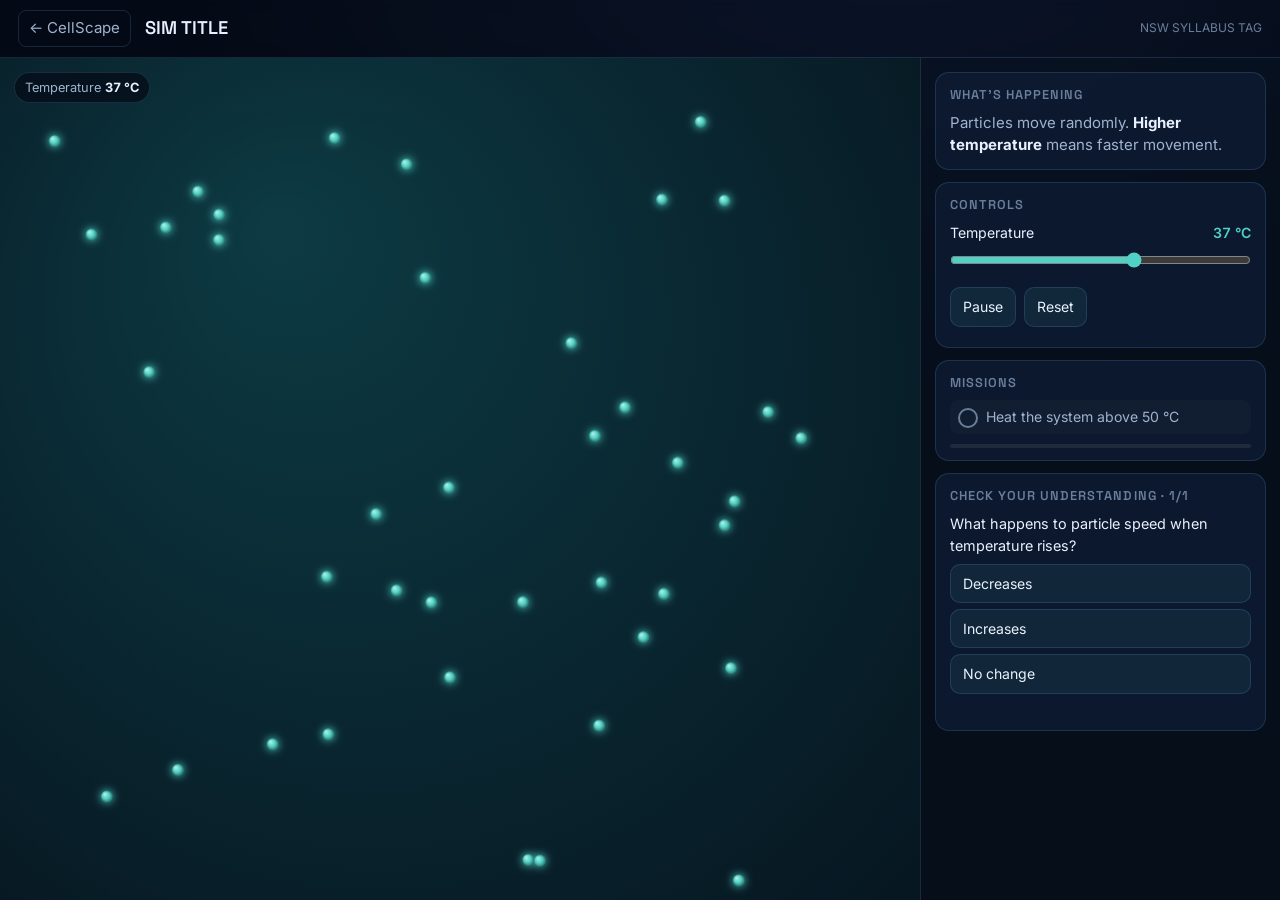
==== sims/_template/index.html @ d5818471 "CellScape: interactive cell biology simulation site (10 sims + hub) Co-Authored-By: Claude Opus 5.5 " ====
<!doctype html>
<html lang="en">
<head>
  <meta charset="utf-8" />
  <meta name="viewport" content="width=device-width, initial-scale=1" />
  <title>SIM TITLE · CellScape</title>
  <link rel="preconnect" href="https://fonts.googleapis.com" />
  <link href="https://fonts.googleapis.com/css2?family=Inter:wght@400;600&family=Space+Grotesk:wght@500;600&display=swap" rel="stylesheet" />
  <link rel="stylesheet" href="../../assets/css/cellscape.css" />
</head>
<body>
  <div class="sim-shell">
    <header class="sim-header">
      <a class="back" href="../../index.html">← CellScape</a>
      <h1>SIM TITLE</h1>
      <span class="tag">NSW SYLLABUS TAG</span>
    </header>
    <main class="stage" id="stage">
      <canvas id="canvas" aria-label="SIM TITLE simulation"></canvas>
      <div class="stage-overlay" id="overlay"></div>
    </main>
    <aside class="panel" id="panel"></aside>
  </div>
  <script type="module" src="./sim.js"></script>
</body>
</html>
---- assets/css/cellscape.css ----
/* CellScape — shared design system. Dark, luminous "inside the cell" look. */
:root {
  --bg-0: #050b16;
  --bg-1: #0a1628;
  --bg-2: #10213a;
  --panel: rgba(14, 28, 50, 0.82);
  --panel-border: rgba(120, 190, 255, 0.16);
  --ink: #e8f1ff;
  --ink-dim: #9fb3cf;
  --ink-faint: #6a7f9c;
  --accent: #4fd1c5;      /* teal: cytoplasm / water */
  --accent-2: #a78bfa;    /* violet: proteins */
  --accent-3: #fbbf24;    /* amber: energy / ATP */
  --danger: #f87171;
  --good: #4ade80;
  --radius: 14px;
  --font: "Inter", system-ui, -apple-system, "Segoe UI", Roboto, sans-serif;
  --font-display: "Space Grotesk", var(--font);
  color-scheme: dark;
}

* { box-sizing: border-box; }
html, body { margin: 0; height: 100%; }
body {
  background: radial-gradient(1200px 800px at 70% -10%, #1b2f5a 0%, transparent 60%),
              radial-gradient(900px 700px at -10% 110%, #0d3b44 0%, transparent 60%),
              var(--bg-0);
  color: var(--ink);
  font-family: var(--font);
  font-size: 15px;
  line-height: 1.5;
  -webkit-font-smoothing: antialiased;
}
a { color: var(--accent); }
button, input, select { font: inherit; color: inherit; }

/* ---------- Sim page shell ---------- */
.sim-shell {
  display: grid;
  grid-template-columns: minmax(0, 1fr) 360px;
  grid-template-rows: auto minmax(0, 1fr);
  height: 100vh;
  height: 100dvh;
}
.sim-header {
  grid-column: 1 / -1; min-width: 0;
  display: flex; align-items: center; gap: 14px;
  padding: 10px 18px;
  border-bottom: 1px solid var(--panel-border);
  background: rgba(5, 11, 22, 0.7);
  backdrop-filter: blur(8px);
}
.sim-header .back {
  text-decoration: none; color: var(--ink-dim);
  padding: 6px 10px; border-radius: 8px; border: 1px solid var(--panel-border);
  white-space: nowrap;
}
.sim-header .back:hover { color: var(--ink); border-color: var(--accent); }
.sim-header h1 {
  min-width: 0; flex: 0 1 auto;
  font-family: var(--font-display); font-size: 1.15rem; margin: 0; font-weight: 600;
  white-space: nowrap; overflow: hidden; text-overflow: ellipsis;
}
.sim-header .tag {
  font-size: 0.75rem; color: var(--ink-faint); margin-left: auto; white-space: nowrap;
}

.stage {
  position: relative; min-height: 0; overflow: hidden;
}
.stage canvas {
  position: absolute; inset: 0; width: 100%; height: 100%; display: block;
  touch-action: none;
}
.stage-overlay {
  position: absolute; left: 14px; top: 14px; right: 14px;
  pointer-events: none; display: flex; flex-wrap: wrap; gap: 8px;
}
.chip {
  pointer-events: auto;
  background: rgba(5, 11, 22, 0.72); border: 1px solid var(--panel-border);
  padding: 5px 10px; border-radius: 999px; font-size: 0.8rem; color: var(--ink-dim);
}
.chip b { color: var(--ink); font-variant-numeric: tabular-nums; }

.panel {
  overflow-y: auto; padding: 14px; display: flex; flex-direction: column; gap: 12px;
  border-left: 1px solid var(--panel-border);
  background: rgba(7, 15, 28, 0.85);
}
.card {
  background: var(--panel); border: 1px solid var(--panel-border);
  border-radius: var(--radius); padding: 12px 14px;
}
.card h2 {
  font-family: var(--font-display); font-size: 0.8rem; letter-spacing: 0.08em;
  text-transform: uppercase; color: var(--ink-faint); margin: 0 0 8px; font-weight: 600;
}
.card p { margin: 0 0 8px; color: var(--ink-dim); }
.card p:last-child { margin-bottom: 0; }
.explain strong { color: var(--ink); }

/* ---------- Controls ---------- */
.control { margin: 10px 0; }
.control:first-of-type { margin-top: 0; }
.control-row { display: flex; justify-content: space-between; align-items: baseline; gap: 8px; font-size: 0.88rem; }
.control-row output { color: var(--accent); font-variant-numeric: tabular-nums; font-weight: 600; }
input[type="range"] {
  width: 100%; accent-color: var(--accent); margin: 6px 0 0; height: 22px;
}
.btn-row { display: flex; flex-wrap: wrap; gap: 8px; margin: 8px 0; }
.btn {
  appearance: none; cursor: pointer;
  border: 1px solid var(--panel-border); background: rgba(79, 209, 197, 0.08);
  padding: 8px 12px; border-radius: 10px; font-size: 0.88rem; color: var(--ink);
  transition: background 0.15s, border-color 0.15s, transform 0.05s;
}
.btn:hover { border-color: var(--accent); background: rgba(79, 209, 197, 0.16); }
.btn:active { transform: translateY(1px); }
.btn.primary { background: var(--accent); color: #032024; border-color: var(--accent); font-weight: 600; }
.btn.primary:hover { filter: brightness(1.1); }
.btn[aria-pressed="true"] { background: rgba(167, 139, 250, 0.25); border-color: var(--accent-2); }
.btn:disabled { opacity: 0.45; cursor: not-allowed; }

.segmented { display: flex; border: 1px solid var(--panel-border); border-radius: 10px; overflow: hidden; }
.segmented button {
  flex: 1; border: 0; background: transparent; padding: 7px 6px; cursor: pointer; font-size: 0.82rem; color: var(--ink-dim);
}
.segmented button[aria-pressed="true"] { background: rgba(79, 209, 197, 0.2); color: var(--ink); }

.toggle { display: flex; align-items: center; gap: 8px; cursor: pointer; font-size: 0.88rem; margin: 6px 0; }
.toggle input { accent-color: var(--accent-2); width: 16px; height: 16px; }

/* ---------- Missions ---------- */
.missions ol { list-style: none; padding: 0; margin: 0; display: flex; flex-direction: column; gap: 6px; }
.missions li {
  display: flex; gap: 8px; align-items: flex-start; font-size: 0.88rem; color: var(--ink-dim);
  padding: 6px 8px; border-radius: 8px; background: rgba(255, 255, 255, 0.02);
}
.missions li::before {
  content: ""; flex: 0 0 16px; height: 16px; margin-top: 2px; border-radius: 50%;
  border: 2px solid var(--ink-faint);
}
.missions li.done { color: var(--ink); background: rgba(74, 222, 128, 0.08); }
.missions li.done::before { border-color: var(--good); background: var(--good); box-shadow: 0 0 10px var(--good); }
.missions .progress { height: 4px; background: rgba(255,255,255,0.08); border-radius: 4px; margin-top: 10px; overflow: hidden; }
.missions .progress > div { height: 100%; background: linear-gradient(90deg, var(--accent), var(--accent-2)); width: 0; transition: width 0.4s; }

/* ---------- Toast ---------- */
.toast {
  position: absolute; left: 50%; bottom: 18px; transform: translateX(-50%) translateY(20px);
  background: rgba(10, 22, 40, 0.92); border: 1px solid var(--accent);
  padding: 9px 16px; border-radius: 12px; font-size: 0.9rem; opacity: 0; pointer-events: none;
  transition: opacity 0.25s, transform 0.25s; max-width: calc(100% - 32px); text-align: center;
}
.toast.show { opacity: 1; transform: translateX(-50%) translateY(0); }

/* ---------- Quiz ---------- */
.quiz .q { font-size: 0.9rem; margin-bottom: 8px; color: var(--ink); }
.quiz .opts { display: flex; flex-direction: column; gap: 6px; }
.quiz .opts button { text-align: left; }
.quiz .opts button.right { border-color: var(--good); background: rgba(74,222,128,0.15); }
.quiz .opts button.wrong { border-color: var(--danger); background: rgba(248,113,113,0.12); }
.quiz .fb { font-size: 0.85rem; margin-top: 8px; color: var(--ink-dim); min-height: 1.2em; }

/* ---------- Legend ---------- */
.legend { display: grid; grid-template-columns: 1fr 1fr; gap: 6px 10px; font-size: 0.82rem; color: var(--ink-dim); }
.legend span { display: flex; align-items: center; gap: 6px; }
.legend i { width: 12px; height: 12px; border-radius: 50%; display: inline-block; flex: 0 0 12px; }

/* ---------- Responsive ---------- */
@media (max-width: 860px) {
  .sim-shell { grid-template-columns: minmax(0, 1fr); grid-template-rows: auto 58vh auto; height: auto; min-height: 100dvh; }
  .panel { border-left: 0; border-top: 1px solid var(--panel-border); overflow: visible; }
  .sim-header .tag { display: none; }
}
@media (prefers-reduced-motion: reduce) {
  * { transition: none !important; }
}
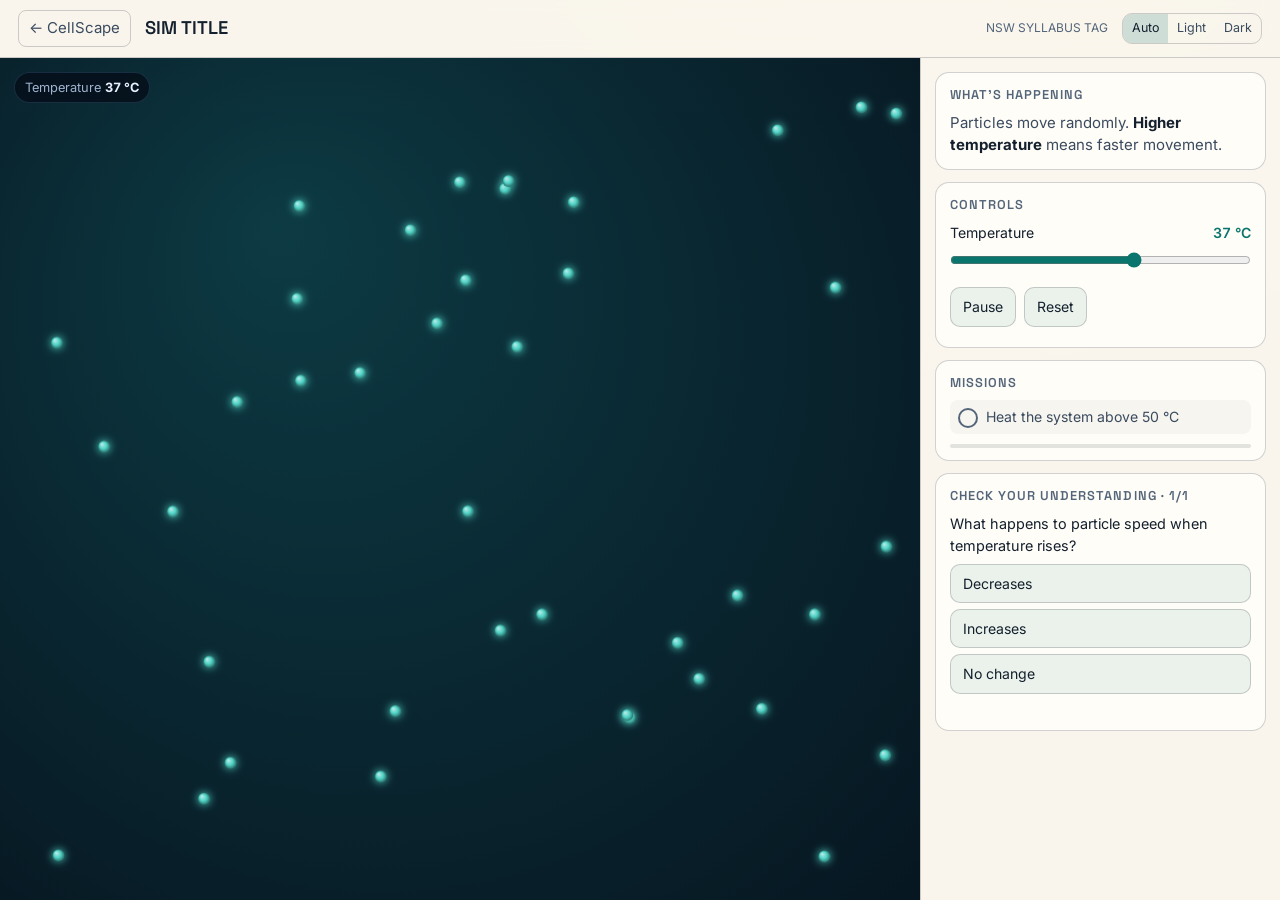
==== commit 5f72d6d6: "Light mode: Auto/Light/Dark page theme (persisted, no flash), light token set, theme-aware panel CSS" ====
--- a/sims/_template/index.html
+++ b/sims/_template/index.html
@@ -3,6 +3,7 @@
 <head>
   <meta charset="utf-8" />
   <meta name="viewport" content="width=device-width, initial-scale=1" />
+  <script>(function(){var t="auto";try{t=localStorage.getItem("cellscape.theme")||"auto"}catch(e){}if(t!=="light"&&t!=="dark"){try{t=matchMedia("(prefers-color-scheme: light)").matches?"light":"dark"}catch(e){t="dark"}}document.documentElement.dataset.theme=t;document.documentElement.style.colorScheme=t})()</script>
   <title>SIM TITLE · CellScape</title>
   <link rel="preconnect" href="https://fonts.googleapis.com" />
   <link href="https://fonts.googleapis.com/css2?family=Inter:wght@400;600&family=Space+Grotesk:wght@500;600&display=swap" rel="stylesheet" />
@@ -14,6 +15,7 @@
       <a class="back" href="../../index.html">← CellScape</a>
       <h1>SIM TITLE</h1>
       <span class="tag">NSW SYLLABUS TAG</span>
+      <span class="cs-theme-slot"></span>
     </header>
     <main class="stage" id="stage">
       <canvas id="canvas" aria-label="SIM TITLE simulation"></canvas>
@@ -22,5 +24,6 @@
     <aside class="panel" id="panel"></aside>
   </div>
   <script type="module" src="./sim.js"></script>
+  <script type="module">import("../../assets/js/world/theme.js").then((m) => { const s = document.querySelector(".cs-theme-slot"); if (s) m.mountThemeToggle(s); });</script>
 </body>
 </html>
--- a/assets/css/cellscape.css
+++ b/assets/css/cellscape.css
@@ -1,5 +1,9 @@
-/* CellScape — shared design system. Dark, luminous "inside the cell" look. */
-:root {
+/* CellScape — shared design system. Dark, luminous "inside the cell" look, with a light page theme (data-theme). */
+/* Dark tokens. They also apply inside the 3D stage and the library hero in light mode, because the stage
+   keeps its dark cinematic backdrop in both themes (see the light-theme block below). */
+:root,
+:root[data-theme="light"] .stage,
+:root[data-theme="light"] .hero {
   --bg-0: #050b16;
   --bg-1: #0a1628;
   --bg-2: #10213a;
@@ -13,17 +17,91 @@
   --accent-3: #fbbf24;    /* amber: energy / ATP */
   --danger: #f87171;
   --good: #4ade80;
+  --on-accent: #032024;
+  --header-bg: rgba(5, 11, 22, 0.7);
+  --panel-bg: rgba(7, 15, 28, 0.85);
+  --float-bg: rgba(5, 11, 22, 0.72);        /* chips, overlay buttons */
+  --toast-bg: rgba(10, 22, 40, 0.92);
+  --well-bg: rgba(5, 11, 22, 0.5);          /* sunken canvas / chart wells */
+  --tint-1: rgba(255, 255, 255, 0.02);
+  --tint-2: rgba(255, 255, 255, 0.04);
+  --tint-3: rgba(255, 255, 255, 0.08);
+  --btn-bg: rgba(79, 209, 197, 0.08);
+  --btn-bg-hover: rgba(79, 209, 197, 0.16);
+  --sel-bg: rgba(79, 209, 197, 0.2);
+  --pressed-bg: rgba(167, 139, 250, 0.25);
+  --good-bg: rgba(74, 222, 128, 0.12);
+  --danger-bg: rgba(248, 113, 113, 0.12);
+  --warn-bg: rgba(251, 191, 36, 0.08);
+  --grid-line: rgba(159, 179, 207, 0.18);   /* canvas chart gridlines */
+  --shadow: rgba(0, 0, 0, 0.35);
+  --t-good: #86efac;    /* status text on panel backgrounds */
+  --t-bad: #fca5a5;
+  --t-warn: #fcd34d;
+  --t-violet: #ddd6fe;
+  --t-pink: #e879f9;
+  --dialog-bg: #0b1930;
+  --bg-glow-a: #1b2f5a;
+  --bg-glow-b: #0d3b44;
+  color-scheme: dark;
+}
+/* inherited text colour must follow the re-scoped dark tokens */
+:root[data-theme="light"] .stage,
+:root[data-theme="light"] .hero { color: var(--ink); }
+/* Light theme: page chrome only. Warm off-white panels, ink #14202e, accents darkened for 4.5:1 on light. */
+:root[data-theme="light"] {
+  --bg-0: #f3eee4;
+  --bg-1: #ebe5d8;
+  --bg-2: #e2dbcb;
+  --panel: rgba(255, 253, 248, 0.94);
+  --panel-border: rgba(20, 32, 46, 0.2);
+  --ink: #14202e;
+  --ink-dim: #3b4b5f;
+  --ink-faint: #54657a;
+  --accent: #0a756d;
+  --accent-2: #6d4ad6;
+  --accent-3: #8a5a06;
+  --danger: #b3261e;
+  --good: #17743a;
+  --on-accent: #ffffff;
+  --header-bg: rgba(250, 246, 238, 0.85);
+  --panel-bg: rgba(250, 246, 238, 0.96);
+  --float-bg: rgba(255, 253, 248, 0.9);
+  --toast-bg: rgba(255, 253, 248, 0.97);
+  --well-bg: rgba(20, 32, 46, 0.06);
+  --tint-1: rgba(20, 32, 46, 0.035);
+  --tint-2: rgba(20, 32, 46, 0.06);
+  --tint-3: rgba(20, 32, 46, 0.12);
+  --btn-bg: rgba(10, 117, 109, 0.08);
+  --btn-bg-hover: rgba(10, 117, 109, 0.16);
+  --sel-bg: rgba(10, 117, 109, 0.18);
+  --pressed-bg: rgba(109, 74, 214, 0.16);
+  --good-bg: rgba(23, 116, 58, 0.12);
+  --danger-bg: rgba(179, 38, 30, 0.1);
+  --warn-bg: rgba(138, 90, 6, 0.1);
+  --grid-line: rgba(20, 32, 46, 0.14);
+  --shadow: rgba(20, 32, 46, 0.18);
+  --t-good: #17743a;
+  --t-bad: #b3261e;
+  --t-warn: #8a5a06;
+  --t-violet: #5b3fc0;
+  --t-pink: #a21caf;
+  --dialog-bg: #fbf8f1;
+  --bg-glow-a: #fff7e6;
+  --bg-glow-b: #e3efe9;
+  color-scheme: light;
+}
+:root {
   --radius: 14px;
   --font: "Inter", system-ui, -apple-system, "Segoe UI", Roboto, sans-serif;
   --font-display: "Space Grotesk", var(--font);
-  color-scheme: dark;
 }
 
 * { box-sizing: border-box; }
 html, body { margin: 0; height: 100%; }
 body {
-  background: radial-gradient(1200px 800px at 70% -10%, #1b2f5a 0%, transparent 60%),
-              radial-gradient(900px 700px at -10% 110%, #0d3b44 0%, transparent 60%),
+  background: radial-gradient(1200px 800px at 70% -10%, var(--bg-glow-a) 0%, transparent 60%),
+              radial-gradient(900px 700px at -10% 110%, var(--bg-glow-b) 0%, transparent 60%),
               var(--bg-0);
   color: var(--ink);
   font-family: var(--font);
@@ -47,7 +125,7 @@
   display: flex; align-items: center; gap: 14px;
   padding: 10px 18px;
   border-bottom: 1px solid var(--panel-border);
-  background: rgba(5, 11, 22, 0.7);
+  background: var(--header-bg);
   backdrop-filter: blur(8px);
 }
 .sim-header .back {
@@ -66,6 +144,7 @@
 }
 
 .stage {
+  background: #06121c;
   position: relative; min-height: 0; overflow: hidden;
 }
 .stage canvas {
@@ -78,7 +157,7 @@
 }
 .chip {
   pointer-events: auto;
-  background: rgba(5, 11, 22, 0.72); border: 1px solid var(--panel-border);
+  background: var(--float-bg); border: 1px solid var(--panel-border);
   padding: 5px 10px; border-radius: 999px; font-size: 0.8rem; color: var(--ink-dim);
 }
 .chip b { color: var(--ink); font-variant-numeric: tabular-nums; }
@@ -86,7 +165,7 @@
 .panel {
   overflow-y: auto; padding: 14px; display: flex; flex-direction: column; gap: 12px;
   border-left: 1px solid var(--panel-border);
-  background: rgba(7, 15, 28, 0.85);
+  background: var(--panel-bg);
 }
 .card {
   background: var(--panel); border: 1px solid var(--panel-border);
@@ -111,22 +190,22 @@
 .btn-row { display: flex; flex-wrap: wrap; gap: 8px; margin: 8px 0; }
 .btn {
   appearance: none; cursor: pointer;
-  border: 1px solid var(--panel-border); background: rgba(79, 209, 197, 0.08);
+  border: 1px solid var(--panel-border); background: var(--btn-bg);
   padding: 8px 12px; border-radius: 10px; font-size: 0.88rem; color: var(--ink);
   transition: background 0.15s, border-color 0.15s, transform 0.05s;
 }
-.btn:hover { border-color: var(--accent); background: rgba(79, 209, 197, 0.16); }
+.btn:hover { border-color: var(--accent); background: var(--btn-bg-hover); }
 .btn:active { transform: translateY(1px); }
-.btn.primary { background: var(--accent); color: #032024; border-color: var(--accent); font-weight: 600; }
+.btn.primary { background: var(--accent); color: var(--on-accent); border-color: var(--accent); font-weight: 600; }
 .btn.primary:hover { filter: brightness(1.1); }
-.btn[aria-pressed="true"] { background: rgba(167, 139, 250, 0.25); border-color: var(--accent-2); }
+.btn[aria-pressed="true"] { background: var(--pressed-bg); border-color: var(--accent-2); }
 .btn:disabled { opacity: 0.45; cursor: not-allowed; }
 
 .segmented { display: flex; border: 1px solid var(--panel-border); border-radius: 10px; overflow: hidden; }
 .segmented button {
   flex: 1; border: 0; background: transparent; padding: 7px 6px; cursor: pointer; font-size: 0.82rem; color: var(--ink-dim);
 }
-.segmented button[aria-pressed="true"] { background: rgba(79, 209, 197, 0.2); color: var(--ink); }
+.segmented button[aria-pressed="true"] { background: var(--sel-bg); color: var(--ink); }
 
 .toggle { display: flex; align-items: center; gap: 8px; cursor: pointer; font-size: 0.88rem; margin: 6px 0; }
 .toggle input { accent-color: var(--accent-2); width: 16px; height: 16px; }
@@ -135,21 +214,21 @@
 .missions ol { list-style: none; padding: 0; margin: 0; display: flex; flex-direction: column; gap: 6px; }
 .missions li {
   display: flex; gap: 8px; align-items: flex-start; font-size: 0.88rem; color: var(--ink-dim);
-  padding: 6px 8px; border-radius: 8px; background: rgba(255, 255, 255, 0.02);
+  padding: 6px 8px; border-radius: 8px; background: var(--tint-1);
 }
 .missions li::before {
   content: ""; flex: 0 0 16px; height: 16px; margin-top: 2px; border-radius: 50%;
   border: 2px solid var(--ink-faint);
 }
-.missions li.done { color: var(--ink); background: rgba(74, 222, 128, 0.08); }
+.missions li.done { color: var(--ink); background: var(--good-bg); }
 .missions li.done::before { border-color: var(--good); background: var(--good); box-shadow: 0 0 10px var(--good); }
-.missions .progress { height: 4px; background: rgba(255,255,255,0.08); border-radius: 4px; margin-top: 10px; overflow: hidden; }
+.missions .progress { height: 4px; background: var(--tint-3); border-radius: 4px; margin-top: 10px; overflow: hidden; }
 .missions .progress > div { height: 100%; background: linear-gradient(90deg, var(--accent), var(--accent-2)); width: 0; transition: width 0.4s; }
 
 /* ---------- Toast ---------- */
 .toast {
   position: absolute; left: 50%; bottom: 18px; transform: translateX(-50%) translateY(20px);
-  background: rgba(10, 22, 40, 0.92); border: 1px solid var(--accent);
+  background: var(--toast-bg); border: 1px solid var(--accent); box-shadow: 0 6px 24px var(--shadow);
   padding: 9px 16px; border-radius: 12px; font-size: 0.9rem; opacity: 0; pointer-events: none;
   transition: opacity 0.25s, transform 0.25s; max-width: calc(100% - 32px); text-align: center;
 }
@@ -159,8 +238,8 @@
 .quiz .q { font-size: 0.9rem; margin-bottom: 8px; color: var(--ink); }
 .quiz .opts { display: flex; flex-direction: column; gap: 6px; }
 .quiz .opts button { text-align: left; }
-.quiz .opts button.right { border-color: var(--good); background: rgba(74,222,128,0.15); }
-.quiz .opts button.wrong { border-color: var(--danger); background: rgba(248,113,113,0.12); }
+.quiz .opts button.right { border-color: var(--good); background: var(--good-bg); }
+.quiz .opts button.wrong { border-color: var(--danger); background: var(--danger-bg); }
 .quiz .fb { font-size: 0.85rem; margin-top: 8px; color: var(--ink-dim); min-height: 1.2em; }
 
 /* ---------- Legend ---------- */
@@ -177,3 +256,22 @@
 @media (prefers-reduced-motion: reduce) {
   * { transition: none !important; }
 }
+
+/* ---------- Theme toggle (header) ---------- */
+.cs-theme { flex: 0 0 auto; }
+.cs-theme button { padding: 5px 9px; font-size: 0.78rem; }
+.sim-header .cs-theme-slot { display: inline-flex; margin-left: auto; }
+.sim-header .tag + .cs-theme-slot, .sim-header .lens-select ~ .cs-theme-slot { margin-left: 0; }
+@media (max-width: 600px) {
+  .cs-theme button { padding: 5px 7px; font-size: 0.72rem; }
+  .sim-header { flex-wrap: wrap; row-gap: 8px; padding: 8px 12px; }
+  .sim-header .lens-select { margin-left: 0; }
+  .sim-header .cs-theme-slot { margin-left: auto; }
+  .sim-header .tag + .cs-theme-slot { margin-left: auto; }
+}
+
+/* Light theme: panel text that levels colour inline with the pale dark-theme hues (state words, base letters,
+   status marks) is darkened with a filter so it reaches 4.5:1 on the light panel. Dark theme is untouched. */
+:root[data-theme="light"] .panel :is([style^="color:"], [style*=";color:"], [style*="; color:"]):not([style*="color:var("]):not([style*="color: var("]) {
+  filter: brightness(0.5) saturate(1.4);
+}
